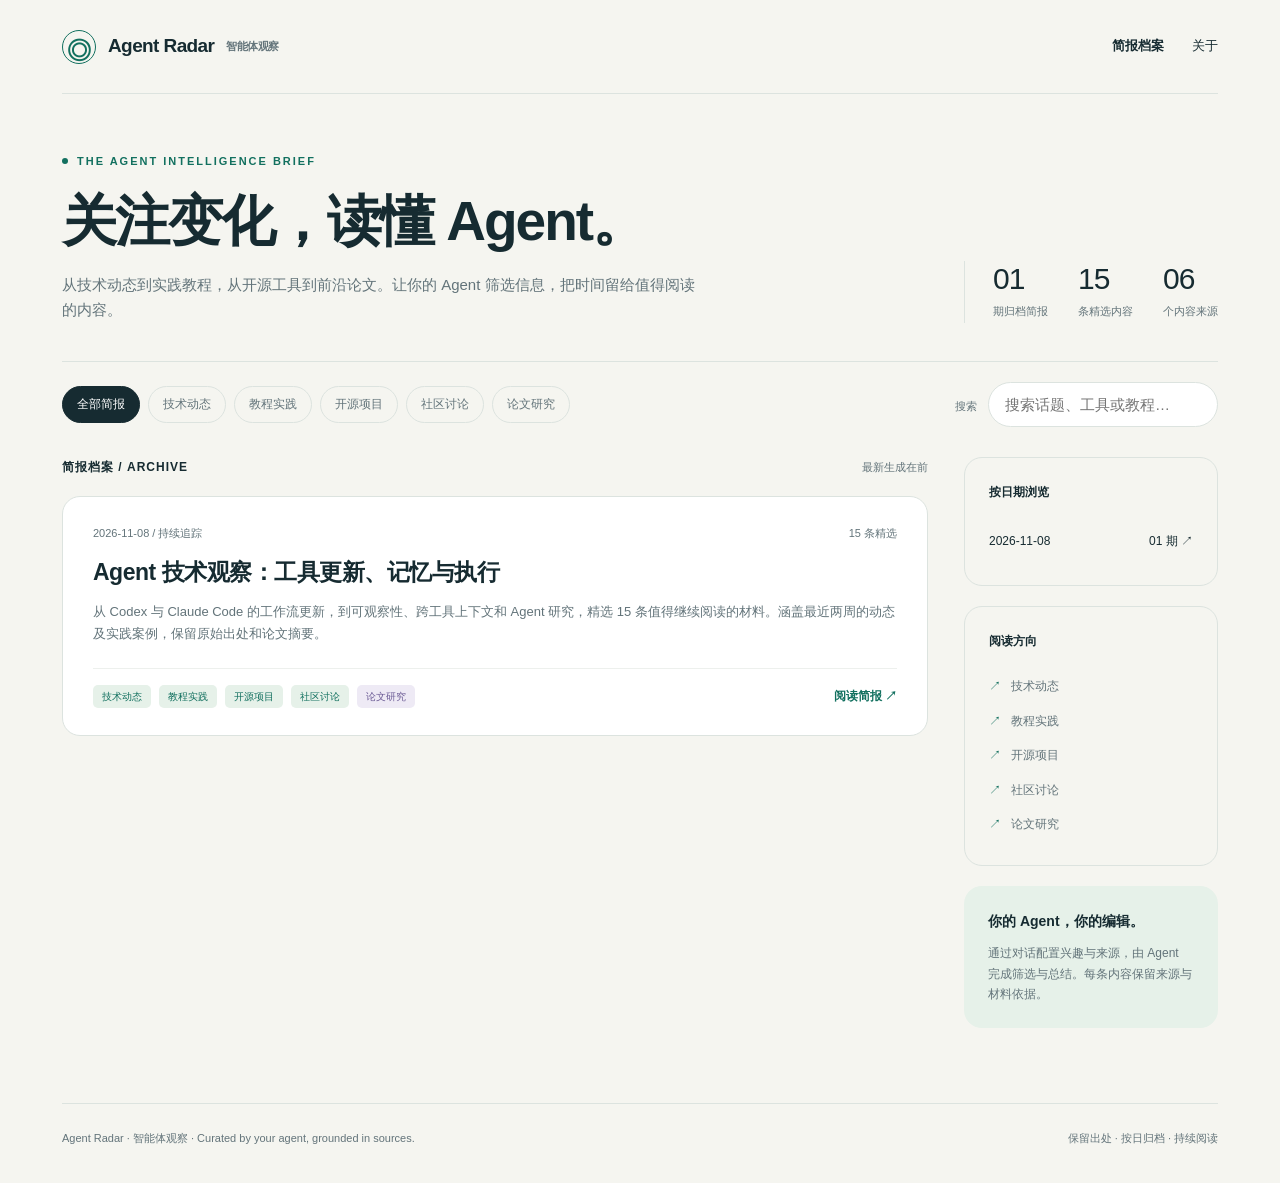
==== docs/index.html @ 9bebcacf "Publish Agent Radar briefing archive" ====
<!doctype html>
<html lang="zh-CN"><head><meta charset="utf-8"><meta name="viewport" content="width=device-width, initial-scale=1">
<title>关注变化，读懂 Agent。 · Agent Radar</title><meta name="description" content="由 Agent 筛选的技术动态、教程、开源项目与论文简报">
<link rel="stylesheet" href="assets/radar.css"><script src="assets/radar.js" defer></script></head>
<body><a class="skip" href="#main">跳到正文</a><div class="wrap"><header class="masthead">
<a class="brand" href="index.html"><span class="mark" aria-hidden="true">◎</span>Agent Radar<span class="small">智能体观察</span></a>
<nav aria-label="主导航"><a href="index.html">简报档案</a><a href="index.html#about">关于</a></nav></header>
<main id="main"><section class="hero"><div><div class="eyebrow"><span class="dot"></span>THE AGENT INTELLIGENCE BRIEF</div><h1>关注变化，读懂 Agent。</h1>
<p>从技术动态到实践教程，从开源工具到前沿论文。让你的 Agent 筛选信息，把时间留给值得阅读的内容。</p></div>
<div class="hero-meta"><div class="stat"><b>01</b><span>期归档简报</span></div><div class="stat"><b>15</b><span>条精选内容</span></div><div class="stat"><b>06</b><span>个内容来源</span></div></div></section>
<div class="toolbar"><div class="pills" role="group" aria-label="筛选分类"><button class="pill active" data-filter="all" aria-pressed="true">全部简报</button><button class="pill" data-filter="技术动态" aria-pressed="false">技术动态</button><button class="pill" data-filter="教程实践" aria-pressed="false">教程实践</button><button class="pill" data-filter="开源项目" aria-pressed="false">开源项目</button><button class="pill" data-filter="社区讨论" aria-pressed="false">社区讨论</button><button class="pill" data-filter="论文研究" aria-pressed="false">论文研究</button></div><label><span class="small">搜索　</span><input class="search" data-search-input type="search" aria-label="搜索简报" placeholder="搜索话题、工具或教程…"></label></div>
<div class="grid"><section aria-label="简报列表"><div class="section-head"><h2>简报档案 / ARCHIVE</h2><span>最新生成在前</span></div><article class="report-card" data-search-text="Agent 技术观察：工具更新、记忆与执行 从 Codex 与 Claude Code 的工作流更新，到可观察性、跨工具上下文和 Agent 研究，精选 15 条值得继续阅读的材料。涵盖最近两周的动态及实践案例，保留原始出处和论文摘要。 0.167.0Codex 0.167.0 增强多会话操作：命令中心显示未读结果，终端支持切换连接的后端并保留草稿，还增加图片附件预览与系统代理选项。发布说明也列出上下文压缩和会话恢复的修复。 anthropics/claude-code · v2.1.317Claude Code v2.1.317 为 Agent SDK 钩子增加失败时阻断动作的选项，并增强云端定时任务的连接器提示。发布说明还列出 MCP 连接、登录刷新及循环唤醒相关修复。 anthropics/claude-code · v2.1.319Claude Code v2.1.319 增加终端 MCP 后台任务：服务器将调用作为任务运行时，客户端可以立即转到后台，并在结束时通知模型。该版本还增加可配置的权限拒绝行为等设置。 anthropics/claude-code · v2.1.318Claude Code v2.1.318 为 mod 的模型分叉提供独立 effort 选项，并显示已保存登录的到期时间。发布说明列出会话恢复、配置锁及后台作业相关修复，适合维护长期运行任务时查阅。 The October inflection point for vibe game developmentSimon Willison 通过四个 HTML/JavaScript 游戏案例讨论 Agent 辅助开发，展示提示、迭代和可运行结果。他将游戏设计视为体验模型能力的试验场；其中模型能力比较属于作者个人经验。 Building a multiplayer game world with autonomous Fable-class models文章转述 Spawn 的自治开发案例：游戏内 Agent 根据玩家请求改变世界，开发 Agent 根据错误、日志和反馈推进修改，并依靠快速回滚和监控维持循环。这是团队自述的极端工程实践，不能直接推广为通用可靠性结论。 datasette-agent 0.5a0Datasette Agent 0.5a0 增加侧边聊天面板，可在数据表或查询页面旁持续交互。作者说明，结合 datasette-apps 后，可以在数据库应用旁通过对话创建和修改应用。 llm 0.37LLM 0.37 更新命令行与 Python 工具，新增配置兼容 OpenAI 端点的命令，并扩展二进制嵌入内容类型。作者也分享了借助模型筛选开源 PR 的维护经验。 Show HN: Sentient, Your Coding Agent Shouldn&#x27;t Be a Black BoxSentient 作者在 HN 介绍本地 Agent 可观察性工具，尝试从内核与日志层观察编码 Agent 的实际动作。作者称当前重点支持 Linux 与 Claude Code，并提供只读取 Agent 日志的使用方式；本简报未独立验证其实现。 Ask HN: How do you manage your AI agents&#x27; context across clients and projects?这篇 Ask HN 帖子征集跨客户端、跨项目管理 Agent 上下文的方法，问题涵盖指令文件、内置记忆、MCP 服务和项目隔离。现有材料是发帖者的问题陈述，不能将其写成社区已经达成的最佳实践。 科技爱好者周刊（第 417 期）：不要让 AI 代表你阮一峰周刊第 417 期以“不要让 AI 代表你”为主题，讨论持续自动尝试可能给现实服务带来的影响，并列出文章与工具。这里概括的是作者观点，其转述实验未在本简报中独立核验。 Enhancing Local and Global Structure in Compressed AI Agent Memory作者研究 Agent 记忆压缩中的局部与全局结构保真，指出保留近邻不一定保留较远记忆间的关系，并提出 LAQ 量化目标。摘要报告其在多个等容量实验中改善全局保真；结果及理论需结合全文核对。 Hard Issue, Weak Model, or Bad Run? Rethinking Failure Prediction for Coding Agents论文质疑编码 Agent 的轨迹失败预测是否真正捕捉运行状态。作者报告，在其 SWE-bench 轨迹分析中，任务难度与模型能力解释了主要预测表现，并呼吁使用重复运行、等预算闭环评测区分失败原因。 SPILLWAY: Separating Target Admission from Sanitization to Defend Tool-Using Agents against Prompt InjectionSPILLWAY 将工具调用目标的准入判断与文本净化分开，利用工具结构化返回中的来源信息建立确定性检查。摘要报告了多组攻击实验中的防御结果；这些结果限定于作者测试设置，不能据此声称消除所有提示注入。 Take It From Here: Evaluating Coding Agents On Project Takeover论文提出 ReqMemBench，评测编码 Agent 从历史交互中恢复需求并接手已有项目的能力。作者报告，在其六组模型与执行框架配置、37 个可验证目标中，完整交付率仍较低，困难同时涉及需求状态恢复与代码实现。" data-categories="技术动态|教程实践|开源项目|社区讨论|论文研究">
<div class="card-top"><span>2026-11-08 <span aria-hidden="true">/</span> 持续追踪</span><span>15 条精选</span></div>
<h3><a href="2026-11-08/20261108T061728Z-6eab8262.html">Agent 技术观察：工具更新、记忆与执行</a></h3><p>从 Codex 与 Claude Code 的工作流更新，到可观察性、跨工具上下文和 Agent 研究，精选 15 条值得继续阅读的材料。涵盖最近两周的动态及实践案例，保留原始出处和论文摘要。</p>
<div class="card-foot"><div class="pills"><span class="tag ">技术动态</span> <span class="tag ">教程实践</span> <span class="tag ">开源项目</span> <span class="tag ">社区讨论</span> <span class="tag paper">论文研究</span></div><a class="read" href="2026-11-08/20261108T061728Z-6eab8262.html">阅读简报 ↗</a></div></article>
<div class="empty" data-empty hidden>暂时没有匹配的公开简报。</div></section>
<aside class="sidebar"><div class="sidebox"><h3>按日期浏览</h3><a class="date-row" href="2026-11-08/index.html"><span>2026-11-08</span><span>01 期 ↗</span></a></div>
<div class="sidebox"><h3>阅读方向</h3><span class="topic">技术动态</span><span class="topic">教程实践</span><span class="topic">开源项目</span><span class="topic">社区讨论</span><span class="topic">论文研究</span></div>
<div class="sidebox callout" id="about"><b>你的 Agent，你的编辑。</b><p>通过对话配置兴趣与来源，由 Agent 完成筛选与总结。每条内容保留来源与材料依据。</p></div></aside></div></main><footer class="footer"><span>Agent Radar · 智能体观察 · Curated by your agent, grounded in sources.</span><span>保留出处 · 按日归档 · 持续阅读</span></footer></div></body></html>
---- docs/assets/radar.css ----
:root{--ink:#162b31;--muted:#63747a;--paper:#f5f5f0;--card:#fff;--line:#dce3df;--accent:#12705f;--accent-soft:#e6f1e9;--purple:#6b5b95;--radius:18px}
*{box-sizing:border-box}body{margin:0;background:var(--paper);color:var(--ink);font-family:Inter,-apple-system,BlinkMacSystemFont,'Segoe UI','Microsoft YaHei',sans-serif;font-size:15px;line-height:1.7}a{color:inherit;text-decoration:none}a:hover{color:var(--accent)}button,input{font:inherit}a:focus-visible,button:focus-visible,input:focus-visible,summary:focus-visible{outline:3px solid #d89d34;outline-offset:4px}[hidden]{display:none!important}
.wrap{max-width:1240px;margin:auto;padding:0 42px}.masthead{display:flex;align-items:center;justify-content:space-between;height:94px;border-bottom:1px solid var(--line)}.brand{display:flex;align-items:center;gap:12px;font-size:19px;font-weight:750;letter-spacing:-.6px}.mark{width:34px;height:34px;border-radius:50%;border:1px solid var(--accent);display:grid;place-items:center;color:var(--accent);font-size:24px}.masthead nav{display:flex;gap:28px;font-size:13px}.masthead nav a:first-child{font-weight:650}.eyebrow{color:var(--accent);font-size:11px;font-weight:750;letter-spacing:2px;text-transform:uppercase;display:flex;align-items:center;gap:9px}.dot{width:6px;height:6px;background:var(--accent);border-radius:50%}.hero{padding:58px 0 38px;display:grid;grid-template-columns:1fr auto;gap:32px;align-items:end}.hero h1{font-size:clamp(32px,4.5vw,55px);line-height:1.2;letter-spacing:-2px;margin:17px 0 18px;font-weight:650}.hero p{max-width:640px;color:var(--muted);margin:0;font-size:15px}.hero-meta{border-left:1px solid var(--line);padding-left:28px;display:flex;gap:30px}.stat b{display:block;font-size:30px;line-height:1.2;font-weight:500;letter-spacing:-1px}.stat span{color:var(--muted);font-size:11px}.toolbar{display:flex;gap:18px;justify-content:space-between;align-items:center;padding:20px 0 30px;border-top:1px solid var(--line)}.pills{display:flex;gap:8px;flex-wrap:wrap}.pill{border:1px solid var(--line);border-radius:100px;padding:7px 14px;background:transparent;color:var(--muted);font-size:12px;cursor:pointer}.pill.active{background:var(--ink);border-color:var(--ink);color:white}.search{border:1px solid var(--line);border-radius:100px;background:#fff;padding:9px 16px;min-width:230px;color:var(--ink)}.grid{display:grid;grid-template-columns:minmax(0,1fr) 254px;gap:36px;align-items:start}.section-head{display:flex;align-items:center;justify-content:space-between;margin:0 0 18px}.section-head h2{font-size:12px;font-weight:650;letter-spacing:1px;margin:0}.section-head span{font-size:11px;color:var(--muted)}.report-card{background:var(--card);border:1px solid var(--line);border-radius:var(--radius);padding:27px 30px;margin-bottom:18px;transition:border-color .15s,transform .15s}.report-card:hover{border-color:#91b6a6;transform:translateY(-2px)}.card-top{display:flex;align-items:center;justify-content:space-between;font-size:11px;color:var(--muted);gap:12px}.tag{display:inline-block;padding:3px 9px;border-radius:5px;font-size:10px;background:var(--accent-soft);color:var(--accent)}.tag.paper{background:#eeeaf5;color:var(--purple)}.report-card h3{font-size:23px;line-height:1.45;letter-spacing:-.5px;margin:14px 0 11px;font-weight:650}.report-card p{margin:0;color:var(--muted);font-size:13px}.card-foot{display:flex;justify-content:space-between;align-items:center;gap:16px;margin-top:23px;border-top:1px solid #edf0ed;padding-top:16px}.small{font-size:11px;color:var(--muted)}.read{color:var(--accent);font-size:12px;font-weight:650;white-space:nowrap}.sidebox{padding:24px;border:1px solid var(--line);border-radius:var(--radius);margin-bottom:20px}.sidebox h3{font-size:12px;margin:0 0 18px}.sidebox p{font-size:12px;color:var(--muted);margin:0}.date-row{display:flex;justify-content:space-between;padding:10px 0;border-bottom:1px solid var(--line);font-size:12px}.date-row:last-child{border:0}.topic{display:block;padding:7px 0;font-size:12px;color:var(--muted)}.topic:before{content:'↗';margin-right:10px;color:var(--accent)}.callout{background:var(--accent-soft);border:0}.callout b{display:block;margin-bottom:9px;font-size:14px}.footer{display:flex;justify-content:space-between;gap:18px;flex-wrap:wrap;margin-top:55px;border-top:1px solid var(--line);padding:25px 0 35px;font-size:11px;color:var(--muted)}.back{font-size:12px;color:var(--accent)}.report-hero{padding:38px 0 32px;border-bottom:1px solid var(--line)}.report-hero h1{font-size:clamp(28px,4vw,42px);line-height:1.35;letter-spacing:-1px;max-width:900px;margin:18px 0}.report-hero .overview{font-size:16px;color:var(--muted);max-width:850px}.report-meta{display:flex;gap:18px;flex-wrap:wrap;margin-top:22px;font-size:11px;color:var(--muted)}.entries{padding:32px 0}.category-title{margin:35px 0 16px;font-size:16px;display:flex;align-items:center;gap:12px}.category-title:after{content:'';height:1px;background:var(--line);flex:1}.entry{background:white;border:1px solid var(--line);border-radius:var(--radius);padding:25px 28px;margin-bottom:16px;scroll-margin-top:20px}.entry-head{display:flex;gap:16px;align-items:baseline}.entry-number{font:12px ui-monospace,monospace;color:var(--accent)}.entry h3{font-size:20px;line-height:1.5;margin:0 0 10px;letter-spacing:-.4px}.entry p{margin:12px 0;font-size:14px;white-space:pre-line}.entry .reason{padding:12px 16px;border-left:2px solid #79a897;background:#f6f9f5;font-size:12px;color:#466058}.entry .reason strong{color:var(--accent);font-weight:600}.entry details{font-size:12px;color:var(--muted);border-top:1px solid var(--line);padding-top:12px;margin-top:17px}.entry summary{cursor:pointer;color:var(--accent)}.entry blockquote{border-left:2px solid var(--line);padding-left:16px;margin:12px 0;white-space:pre-line}.notice{background:#f7eddc;color:#715423;border:1px solid #e7d7b9;padding:14px 18px;border-radius:12px;font-size:12px;margin:20px 0}.empty{padding:40px;border:1px dashed var(--line);border-radius:var(--radius);color:var(--muted);text-align:center}.badge{border:1px solid var(--line);border-radius:4px;padding:1px 6px;margin-left:5px}.skip{position:absolute;top:-50px;background:white;padding:10px}.skip:focus{top:0}
@media(max-width:960px){.wrap{padding:0 26px}.grid{grid-template-columns:1fr 220px;gap:22px}.hero-meta{gap:22px}.report-card{padding:23px}}
@media(max-width:720px){.wrap{padding:0 20px}.masthead{height:76px}.masthead nav{gap:16px;font-size:11px}.hero{padding-top:34px;grid-template-columns:1fr}.hero h1{letter-spacing:-1px}.hero-meta{border-left:0;padding-left:0}.toolbar{align-items:stretch;flex-direction:column}.search{min-width:0;width:100%}.grid{grid-template-columns:1fr}.sidebar{display:none}.report-card h3{font-size:21px}.entry{padding:21px}.entry h3{font-size:18px}.footer{margin-top:32px}.card-foot{align-items:flex-start}}
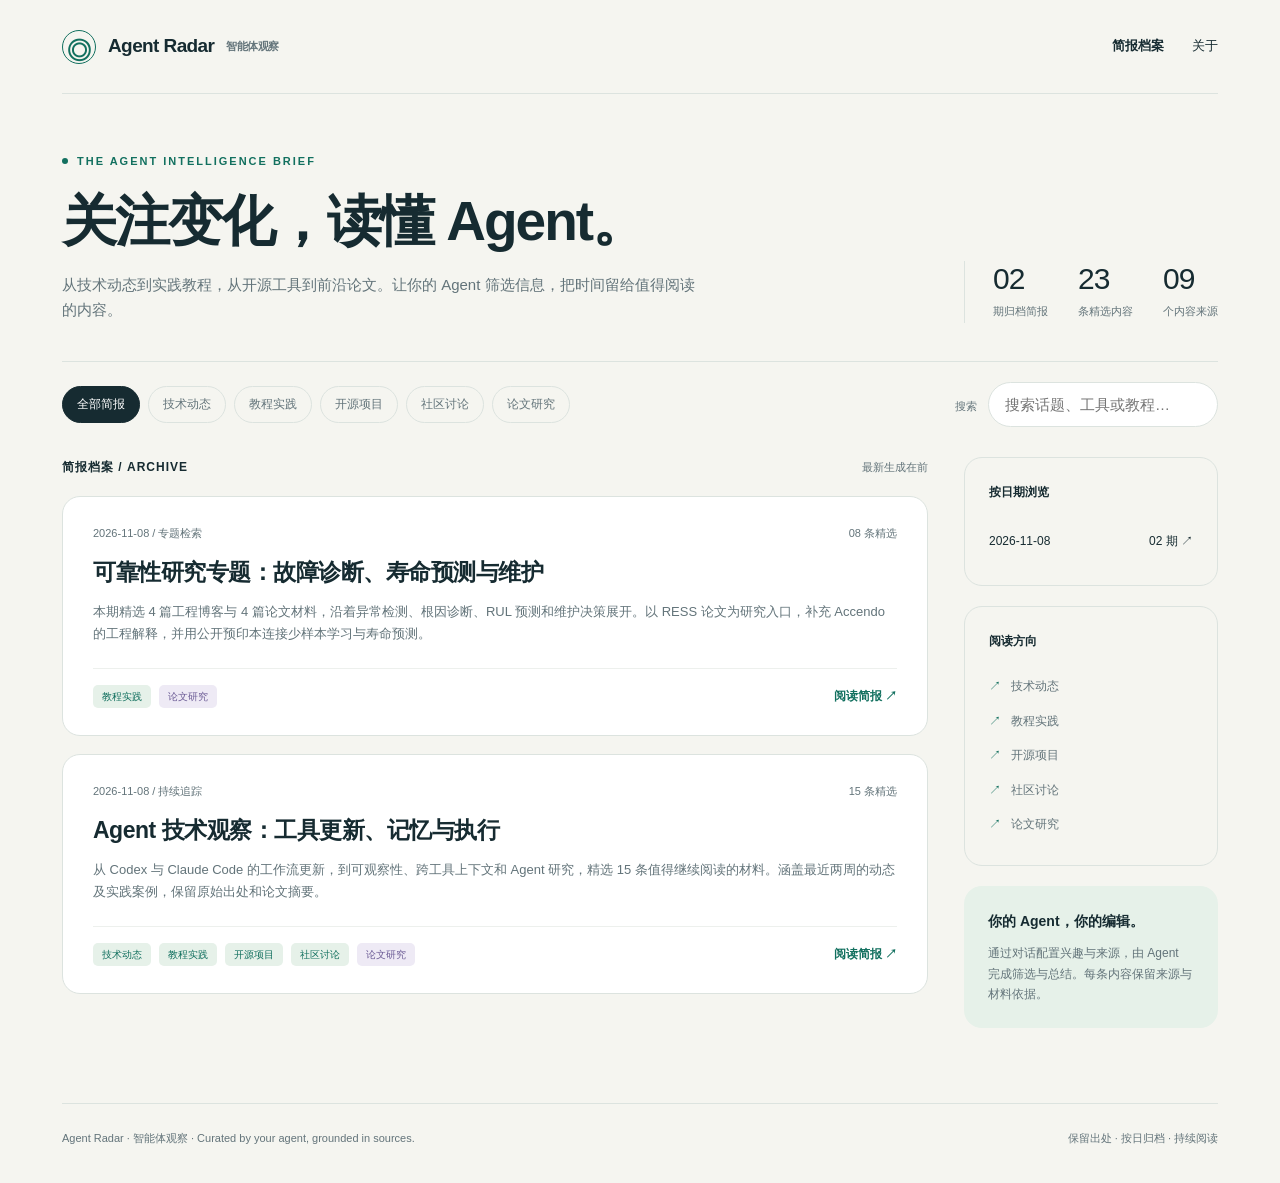
==== commit 6cc17d5d: "Update Agent Radar briefing archive" ====
--- a/docs/index.html
+++ b/docs/index.html
@@ -7,13 +7,16 @@
 <nav aria-label="主导航"><a href="index.html">简报档案</a><a href="index.html#about">关于</a></nav></header>
 <main id="main"><section class="hero"><div><div class="eyebrow"><span class="dot"></span>THE AGENT INTELLIGENCE BRIEF</div><h1>关注变化，读懂 Agent。</h1>
 <p>从技术动态到实践教程，从开源工具到前沿论文。让你的 Agent 筛选信息，把时间留给值得阅读的内容。</p></div>
-<div class="hero-meta"><div class="stat"><b>01</b><span>期归档简报</span></div><div class="stat"><b>15</b><span>条精选内容</span></div><div class="stat"><b>06</b><span>个内容来源</span></div></div></section>
+<div class="hero-meta"><div class="stat"><b>02</b><span>期归档简报</span></div><div class="stat"><b>23</b><span>条精选内容</span></div><div class="stat"><b>09</b><span>个内容来源</span></div></div></section>
 <div class="toolbar"><div class="pills" role="group" aria-label="筛选分类"><button class="pill active" data-filter="all" aria-pressed="true">全部简报</button><button class="pill" data-filter="技术动态" aria-pressed="false">技术动态</button><button class="pill" data-filter="教程实践" aria-pressed="false">教程实践</button><button class="pill" data-filter="开源项目" aria-pressed="false">开源项目</button><button class="pill" data-filter="社区讨论" aria-pressed="false">社区讨论</button><button class="pill" data-filter="论文研究" aria-pressed="false">论文研究</button></div><label><span class="small">搜索　</span><input class="search" data-search-input type="search" aria-label="搜索简报" placeholder="搜索话题、工具或教程…"></label></div>
-<div class="grid"><section aria-label="简报列表"><div class="section-head"><h2>简报档案 / ARCHIVE</h2><span>最新生成在前</span></div><article class="report-card" data-search-text="Agent 技术观察：工具更新、记忆与执行 从 Codex 与 Claude Code 的工作流更新，到可观察性、跨工具上下文和 Agent 研究，精选 15 条值得继续阅读的材料。涵盖最近两周的动态及实践案例，保留原始出处和论文摘要。 0.167.0Codex 0.167.0 增强多会话操作：命令中心显示未读结果，终端支持切换连接的后端并保留草稿，还增加图片附件预览与系统代理选项。发布说明也列出上下文压缩和会话恢复的修复。 anthropics/claude-code · v2.1.317Claude Code v2.1.317 为 Agent SDK 钩子增加失败时阻断动作的选项，并增强云端定时任务的连接器提示。发布说明还列出 MCP 连接、登录刷新及循环唤醒相关修复。 anthropics/claude-code · v2.1.319Claude Code v2.1.319 增加终端 MCP 后台任务：服务器将调用作为任务运行时，客户端可以立即转到后台，并在结束时通知模型。该版本还增加可配置的权限拒绝行为等设置。 anthropics/claude-code · v2.1.318Claude Code v2.1.318 为 mod 的模型分叉提供独立 effort 选项，并显示已保存登录的到期时间。发布说明列出会话恢复、配置锁及后台作业相关修复，适合维护长期运行任务时查阅。 The October inflection point for vibe game developmentSimon Willison 通过四个 HTML/JavaScript 游戏案例讨论 Agent 辅助开发，展示提示、迭代和可运行结果。他将游戏设计视为体验模型能力的试验场；其中模型能力比较属于作者个人经验。 Building a multiplayer game world with autonomous Fable-class models文章转述 Spawn 的自治开发案例：游戏内 Agent 根据玩家请求改变世界，开发 Agent 根据错误、日志和反馈推进修改，并依靠快速回滚和监控维持循环。这是团队自述的极端工程实践，不能直接推广为通用可靠性结论。 datasette-agent 0.5a0Datasette Agent 0.5a0 增加侧边聊天面板，可在数据表或查询页面旁持续交互。作者说明，结合 datasette-apps 后，可以在数据库应用旁通过对话创建和修改应用。 llm 0.37LLM 0.37 更新命令行与 Python 工具，新增配置兼容 OpenAI 端点的命令，并扩展二进制嵌入内容类型。作者也分享了借助模型筛选开源 PR 的维护经验。 Show HN: Sentient, Your Coding Agent Shouldn&#x27;t Be a Black BoxSentient 作者在 HN 介绍本地 Agent 可观察性工具，尝试从内核与日志层观察编码 Agent 的实际动作。作者称当前重点支持 Linux 与 Claude Code，并提供只读取 Agent 日志的使用方式；本简报未独立验证其实现。 Ask HN: How do you manage your AI agents&#x27; context across clients and projects?这篇 Ask HN 帖子征集跨客户端、跨项目管理 Agent 上下文的方法，问题涵盖指令文件、内置记忆、MCP 服务和项目隔离。现有材料是发帖者的问题陈述，不能将其写成社区已经达成的最佳实践。 科技爱好者周刊（第 417 期）：不要让 AI 代表你阮一峰周刊第 417 期以“不要让 AI 代表你”为主题，讨论持续自动尝试可能给现实服务带来的影响，并列出文章与工具。这里概括的是作者观点，其转述实验未在本简报中独立核验。 Enhancing Local and Global Structure in Compressed AI Agent Memory作者研究 Agent 记忆压缩中的局部与全局结构保真，指出保留近邻不一定保留较远记忆间的关系，并提出 LAQ 量化目标。摘要报告其在多个等容量实验中改善全局保真；结果及理论需结合全文核对。 Hard Issue, Weak Model, or Bad Run? Rethinking Failure Prediction for Coding Agents论文质疑编码 Agent 的轨迹失败预测是否真正捕捉运行状态。作者报告，在其 SWE-bench 轨迹分析中，任务难度与模型能力解释了主要预测表现，并呼吁使用重复运行、等预算闭环评测区分失败原因。 SPILLWAY: Separating Target Admission from Sanitization to Defend Tool-Using Agents against Prompt InjectionSPILLWAY 将工具调用目标的准入判断与文本净化分开，利用工具结构化返回中的来源信息建立确定性检查。摘要报告了多组攻击实验中的防御结果；这些结果限定于作者测试设置，不能据此声称消除所有提示注入。 Take It From Here: Evaluating Coding Agents On Project Takeover论文提出 ReqMemBench，评测编码 Agent 从历史交互中恢复需求并接手已有项目的能力。作者报告，在其六组模型与执行框架配置、37 个可验证目标中，完整交付率仍较低，困难同时涉及需求状态恢复与代码实现。" data-categories="技术动态|教程实践|开源项目|社区讨论|论文研究">
+<div class="grid"><section aria-label="简报列表"><div class="section-head"><h2>简报档案 / ARCHIVE</h2><span>最新生成在前</span></div><article class="report-card" data-search-text="可靠性研究专题：故障诊断、寿命预测与维护 本期精选 4 篇工程博客与 4 篇论文材料，沿着异常检测、根因诊断、RUL 预测和维护决策展开。以 RESS 论文为研究入口，补充 Accendo 的工程解释，并用公开预印本连接少样本学习与寿命预测。 Understanding Remaining Useful Life (RUL) with the P-F Curve2023 年基础教程。文章用 P–F 曲线解释潜在故障、功能失效和 RUL：RUL 从当前观测时刻算到功能失效，只有在潜在故障点观测时才等于 P–F 间隔。作者进一步将历史工况与退化差异对应到 RUL 分布，说明单一预测值会隐藏不确定性。适合作为概念入口；文中关于不确定性随数据增加而降低的描述不应视为对所有模型和工况的保证。 Understanding Anomaly Detection (AD) with the P-F Curve2023 年基础教程。文章强调异常检测必须在可比较的工况下设置阈值，趋势变化本身不一定代表故障；阈值应结合历史表现、监测技术、失效机理和运行条件。对于疲劳、热循环等累积机制，作者讨论累计越限信息，而非仅凭单点超限报警。它提供的是工程解释框架，不能替代具体设备的阈值校准与验证。 Is your Data Good Enough for Machine Learning-Based Predictive Maintenance (PdM)?2023 年基础教程。作者按状态数据、在线数据流、历史失效记录和故障标签，区分 RUL 预测、异常检测和故障类型诊断的数据需求。阅读重点是先定义可靠性目标，再判断现有数据能支撑哪一种任务；只有正常运行数据时，不能轻易承诺准确的寿命预测。文中的数据量经验规则属于作者建议，不是通用样本复杂度定理。 Only at Scheduled On-Condition Tasks2023 年维护策略文章。作者提醒，不应因传感器便宜或 AI 流行，就给所有设备部署预测性维护；应先依据设备关键性、失效后果和可监测性选择运行至失效、预防维护或状态维护。文章将 IoT 与分析工具放回 RCM 决策框架中，强调工具投入应服务于停机风险、可用度和成本目标。 A production rule system based framework for fault root cause tracing of complex equipment driven by joint inference of fault knowledge and operational informationRESS 2026 年 10 月卷期，DOI：10.1016/j.ress.2026.112408。作者把故障传播知识整理为分层产生式规则，以运行数据中的异常变量启动推理，逐层追溯部件故障原因，再通过多准则决策对候选根因排序。摘要报告在海上风机传动链上进行了对比验证。该方法适合研究知识与传感数据如何联合诊断；本次未核读全文，未复核指标、消融及推广能力。 Multivariate degradation modeling with long-term dependency for operational reliability assessmentRESS 2026 年 8 月卷期，DOI：10.1016/j.ress.2026.112496。研究结合分数布朗运动、个体差异和 D-vine Copula，把多个退化特征对应的边际 RUL 分布融合成系统层面的可靠性评估。作者以航空机电伺服电机验证，报告条件失效概率和分阶段可靠性曲线可为状态维修提供信息。适合关注相关退化、长期依赖和不确定性建模；摘要未给出可直接外推的工程收益。 Maintenance planning for nonlinearly degrading systems: a reliability-constrained non-periodic inspection strategyRESS 2026 年 11 月卷期，DOI：10.1016/j.ress.2026.112637。针对退化逐渐加速的系统，作者研究带可靠性约束的非周期检查策略，在无限时域 MDP 中联合考虑清洗、预防更换和故障更换，以最小化折扣总成本。数值案例报告其成本低于所比较的基线，且可靠性要求显著影响检查策略。这里的证据是模型分析和数值案例，不能直接当作现场节省比例。 PEFT-MuTS: A Multivariate Parameter-Efficient Fine-Tuning Framework for Remaining Useful Life Prediction based on Cross-domain Time Series Representation Model作者公开预印本，2026-01-30 首次提交、2026-08-14 更新为 v2；本条依据 arXiv 摘要，不等同于 RESS 期刊终稿。PEFT-MuTS 利用跨领域时间序列预训练表示，通过特征适配、低秩多变量融合和零初始化回归器进行少样本 RUL 预测。作者报告在航空发动机、工业轴承数据上使用少于 1% 的目标设备样本仍有效，并提供代码。阅读时应进一步核查数据切分、少样本定义和跨设备迁移设置。" data-categories="教程实践|论文研究">
+<div class="card-top"><span>2026-11-08 <span aria-hidden="true">/</span> 专题检索</span><span>08 条精选</span></div>
+<h3><a href="2026-11-08/20261108T153917Z-9042a855.html">可靠性研究专题：故障诊断、寿命预测与维护</a></h3><p>本期精选 4 篇工程博客与 4 篇论文材料，沿着异常检测、根因诊断、RUL 预测和维护决策展开。以 RESS 论文为研究入口，补充 Accendo 的工程解释，并用公开预印本连接少样本学习与寿命预测。</p>
+<div class="card-foot"><div class="pills"><span class="tag ">教程实践</span> <span class="tag paper">论文研究</span></div><a class="read" href="2026-11-08/20261108T153917Z-9042a855.html">阅读简报 ↗</a></div></article><article class="report-card" data-search-text="Agent 技术观察：工具更新、记忆与执行 从 Codex 与 Claude Code 的工作流更新，到可观察性、跨工具上下文和 Agent 研究，精选 15 条值得继续阅读的材料。涵盖最近两周的动态及实践案例，保留原始出处和论文摘要。 0.167.0Codex 0.167.0 增强多会话操作：命令中心显示未读结果，终端支持切换连接的后端并保留草稿，还增加图片附件预览与系统代理选项。发布说明也列出上下文压缩和会话恢复的修复。 anthropics/claude-code · v2.1.317Claude Code v2.1.317 为 Agent SDK 钩子增加失败时阻断动作的选项，并增强云端定时任务的连接器提示。发布说明还列出 MCP 连接、登录刷新及循环唤醒相关修复。 anthropics/claude-code · v2.1.319Claude Code v2.1.319 增加终端 MCP 后台任务：服务器将调用作为任务运行时，客户端可以立即转到后台，并在结束时通知模型。该版本还增加可配置的权限拒绝行为等设置。 anthropics/claude-code · v2.1.318Claude Code v2.1.318 为 mod 的模型分叉提供独立 effort 选项，并显示已保存登录的到期时间。发布说明列出会话恢复、配置锁及后台作业相关修复，适合维护长期运行任务时查阅。 The October inflection point for vibe game developmentSimon Willison 通过四个 HTML/JavaScript 游戏案例讨论 Agent 辅助开发，展示提示、迭代和可运行结果。他将游戏设计视为体验模型能力的试验场；其中模型能力比较属于作者个人经验。 Building a multiplayer game world with autonomous Fable-class models文章转述 Spawn 的自治开发案例：游戏内 Agent 根据玩家请求改变世界，开发 Agent 根据错误、日志和反馈推进修改，并依靠快速回滚和监控维持循环。这是团队自述的极端工程实践，不能直接推广为通用可靠性结论。 datasette-agent 0.5a0Datasette Agent 0.5a0 增加侧边聊天面板，可在数据表或查询页面旁持续交互。作者说明，结合 datasette-apps 后，可以在数据库应用旁通过对话创建和修改应用。 llm 0.37LLM 0.37 更新命令行与 Python 工具，新增配置兼容 OpenAI 端点的命令，并扩展二进制嵌入内容类型。作者也分享了借助模型筛选开源 PR 的维护经验。 Show HN: Sentient, Your Coding Agent Shouldn&#x27;t Be a Black BoxSentient 作者在 HN 介绍本地 Agent 可观察性工具，尝试从内核与日志层观察编码 Agent 的实际动作。作者称当前重点支持 Linux 与 Claude Code，并提供只读取 Agent 日志的使用方式；本简报未独立验证其实现。 Ask HN: How do you manage your AI agents&#x27; context across clients and projects?这篇 Ask HN 帖子征集跨客户端、跨项目管理 Agent 上下文的方法，问题涵盖指令文件、内置记忆、MCP 服务和项目隔离。现有材料是发帖者的问题陈述，不能将其写成社区已经达成的最佳实践。 科技爱好者周刊（第 417 期）：不要让 AI 代表你阮一峰周刊第 417 期以“不要让 AI 代表你”为主题，讨论持续自动尝试可能给现实服务带来的影响，并列出文章与工具。这里概括的是作者观点，其转述实验未在本简报中独立核验。 Enhancing Local and Global Structure in Compressed AI Agent Memory作者研究 Agent 记忆压缩中的局部与全局结构保真，指出保留近邻不一定保留较远记忆间的关系，并提出 LAQ 量化目标。摘要报告其在多个等容量实验中改善全局保真；结果及理论需结合全文核对。 Hard Issue, Weak Model, or Bad Run? Rethinking Failure Prediction for Coding Agents论文质疑编码 Agent 的轨迹失败预测是否真正捕捉运行状态。作者报告，在其 SWE-bench 轨迹分析中，任务难度与模型能力解释了主要预测表现，并呼吁使用重复运行、等预算闭环评测区分失败原因。 SPILLWAY: Separating Target Admission from Sanitization to Defend Tool-Using Agents against Prompt InjectionSPILLWAY 将工具调用目标的准入判断与文本净化分开，利用工具结构化返回中的来源信息建立确定性检查。摘要报告了多组攻击实验中的防御结果；这些结果限定于作者测试设置，不能据此声称消除所有提示注入。 Take It From Here: Evaluating Coding Agents On Project Takeover论文提出 ReqMemBench，评测编码 Agent 从历史交互中恢复需求并接手已有项目的能力。作者报告，在其六组模型与执行框架配置、37 个可验证目标中，完整交付率仍较低，困难同时涉及需求状态恢复与代码实现。" data-categories="技术动态|教程实践|开源项目|社区讨论|论文研究">
 <div class="card-top"><span>2026-11-08 <span aria-hidden="true">/</span> 持续追踪</span><span>15 条精选</span></div>
 <h3><a href="2026-11-08/20261108T061728Z-6eab8262.html">Agent 技术观察：工具更新、记忆与执行</a></h3><p>从 Codex 与 Claude Code 的工作流更新，到可观察性、跨工具上下文和 Agent 研究，精选 15 条值得继续阅读的材料。涵盖最近两周的动态及实践案例，保留原始出处和论文摘要。</p>
 <div class="card-foot"><div class="pills"><span class="tag ">技术动态</span> <span class="tag ">教程实践</span> <span class="tag ">开源项目</span> <span class="tag ">社区讨论</span> <span class="tag paper">论文研究</span></div><a class="read" href="2026-11-08/20261108T061728Z-6eab8262.html">阅读简报 ↗</a></div></article>
 <div class="empty" data-empty hidden>暂时没有匹配的公开简报。</div></section>
-<aside class="sidebar"><div class="sidebox"><h3>按日期浏览</h3><a class="date-row" href="2026-11-08/index.html"><span>2026-11-08</span><span>01 期 ↗</span></a></div>
+<aside class="sidebar"><div class="sidebox"><h3>按日期浏览</h3><a class="date-row" href="2026-11-08/index.html"><span>2026-11-08</span><span>02 期 ↗</span></a></div>
 <div class="sidebox"><h3>阅读方向</h3><span class="topic">技术动态</span><span class="topic">教程实践</span><span class="topic">开源项目</span><span class="topic">社区讨论</span><span class="topic">论文研究</span></div>
 <div class="sidebox callout" id="about"><b>你的 Agent，你的编辑。</b><p>通过对话配置兴趣与来源，由 Agent 完成筛选与总结。每条内容保留来源与材料依据。</p></div></aside></div></main><footer class="footer"><span>Agent Radar · 智能体观察 · Curated by your agent, grounded in sources.</span><span>保留出处 · 按日归档 · 持续阅读</span></footer></div></body></html>
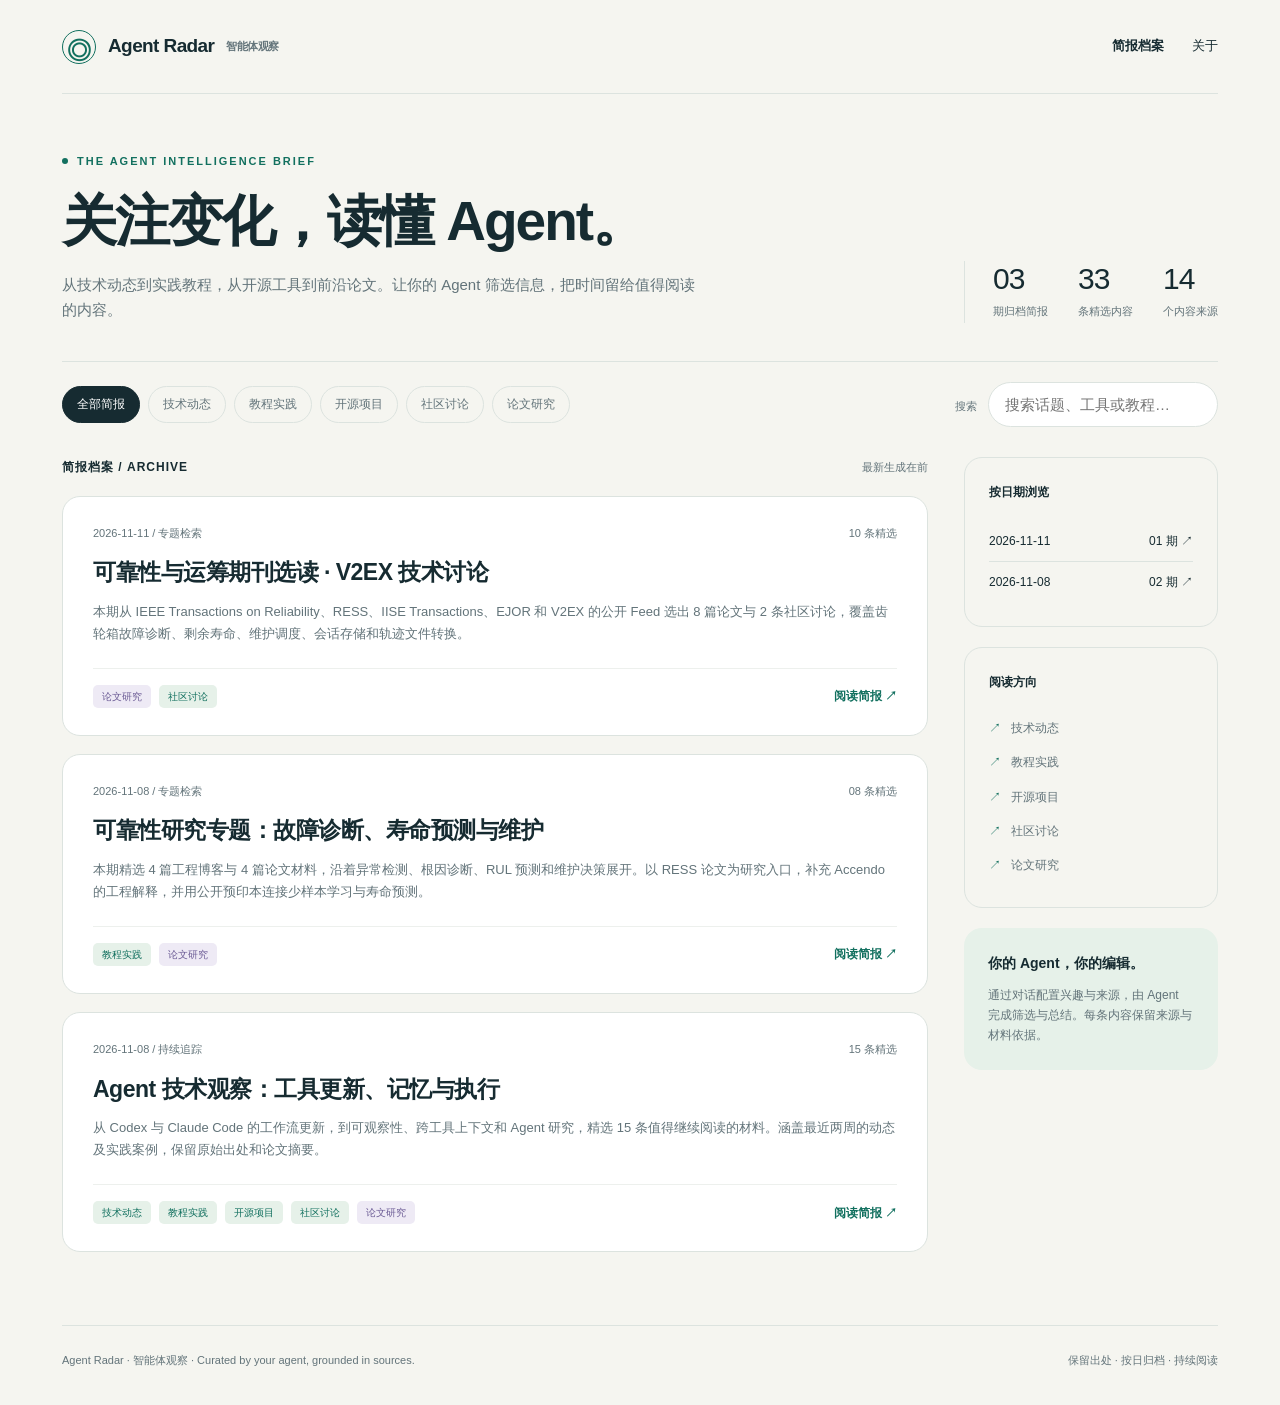
==== commit c1f900ad: "Update Agent Radar briefing archive" ====
--- a/docs/index.html
+++ b/docs/index.html
@@ -7,9 +7,12 @@
 <nav aria-label="主导航"><a href="index.html">简报档案</a><a href="index.html#about">关于</a></nav></header>
 <main id="main"><section class="hero"><div><div class="eyebrow"><span class="dot"></span>THE AGENT INTELLIGENCE BRIEF</div><h1>关注变化，读懂 Agent。</h1>
 <p>从技术动态到实践教程，从开源工具到前沿论文。让你的 Agent 筛选信息，把时间留给值得阅读的内容。</p></div>
-<div class="hero-meta"><div class="stat"><b>02</b><span>期归档简报</span></div><div class="stat"><b>23</b><span>条精选内容</span></div><div class="stat"><b>09</b><span>个内容来源</span></div></div></section>
+<div class="hero-meta"><div class="stat"><b>03</b><span>期归档简报</span></div><div class="stat"><b>33</b><span>条精选内容</span></div><div class="stat"><b>14</b><span>个内容来源</span></div></div></section>
 <div class="toolbar"><div class="pills" role="group" aria-label="筛选分类"><button class="pill active" data-filter="all" aria-pressed="true">全部简报</button><button class="pill" data-filter="技术动态" aria-pressed="false">技术动态</button><button class="pill" data-filter="教程实践" aria-pressed="false">教程实践</button><button class="pill" data-filter="开源项目" aria-pressed="false">开源项目</button><button class="pill" data-filter="社区讨论" aria-pressed="false">社区讨论</button><button class="pill" data-filter="论文研究" aria-pressed="false">论文研究</button></div><label><span class="small">搜索　</span><input class="search" data-search-input type="search" aria-label="搜索简报" placeholder="搜索话题、工具或教程…"></label></div>
-<div class="grid"><section aria-label="简报列表"><div class="section-head"><h2>简报档案 / ARCHIVE</h2><span>最新生成在前</span></div><article class="report-card" data-search-text="可靠性研究专题：故障诊断、寿命预测与维护 本期精选 4 篇工程博客与 4 篇论文材料，沿着异常检测、根因诊断、RUL 预测和维护决策展开。以 RESS 论文为研究入口，补充 Accendo 的工程解释，并用公开预印本连接少样本学习与寿命预测。 Understanding Remaining Useful Life (RUL) with the P-F Curve2023 年基础教程。文章用 P–F 曲线解释潜在故障、功能失效和 RUL：RUL 从当前观测时刻算到功能失效，只有在潜在故障点观测时才等于 P–F 间隔。作者进一步将历史工况与退化差异对应到 RUL 分布，说明单一预测值会隐藏不确定性。适合作为概念入口；文中关于不确定性随数据增加而降低的描述不应视为对所有模型和工况的保证。 Understanding Anomaly Detection (AD) with the P-F Curve2023 年基础教程。文章强调异常检测必须在可比较的工况下设置阈值，趋势变化本身不一定代表故障；阈值应结合历史表现、监测技术、失效机理和运行条件。对于疲劳、热循环等累积机制，作者讨论累计越限信息，而非仅凭单点超限报警。它提供的是工程解释框架，不能替代具体设备的阈值校准与验证。 Is your Data Good Enough for Machine Learning-Based Predictive Maintenance (PdM)?2023 年基础教程。作者按状态数据、在线数据流、历史失效记录和故障标签，区分 RUL 预测、异常检测和故障类型诊断的数据需求。阅读重点是先定义可靠性目标，再判断现有数据能支撑哪一种任务；只有正常运行数据时，不能轻易承诺准确的寿命预测。文中的数据量经验规则属于作者建议，不是通用样本复杂度定理。 Only at Scheduled On-Condition Tasks2023 年维护策略文章。作者提醒，不应因传感器便宜或 AI 流行，就给所有设备部署预测性维护；应先依据设备关键性、失效后果和可监测性选择运行至失效、预防维护或状态维护。文章将 IoT 与分析工具放回 RCM 决策框架中，强调工具投入应服务于停机风险、可用度和成本目标。 A production rule system based framework for fault root cause tracing of complex equipment driven by joint inference of fault knowledge and operational informationRESS 2026 年 10 月卷期，DOI：10.1016/j.ress.2026.112408。作者把故障传播知识整理为分层产生式规则，以运行数据中的异常变量启动推理，逐层追溯部件故障原因，再通过多准则决策对候选根因排序。摘要报告在海上风机传动链上进行了对比验证。该方法适合研究知识与传感数据如何联合诊断；本次未核读全文，未复核指标、消融及推广能力。 Multivariate degradation modeling with long-term dependency for operational reliability assessmentRESS 2026 年 8 月卷期，DOI：10.1016/j.ress.2026.112496。研究结合分数布朗运动、个体差异和 D-vine Copula，把多个退化特征对应的边际 RUL 分布融合成系统层面的可靠性评估。作者以航空机电伺服电机验证，报告条件失效概率和分阶段可靠性曲线可为状态维修提供信息。适合关注相关退化、长期依赖和不确定性建模；摘要未给出可直接外推的工程收益。 Maintenance planning for nonlinearly degrading systems: a reliability-constrained non-periodic inspection strategyRESS 2026 年 11 月卷期，DOI：10.1016/j.ress.2026.112637。针对退化逐渐加速的系统，作者研究带可靠性约束的非周期检查策略，在无限时域 MDP 中联合考虑清洗、预防更换和故障更换，以最小化折扣总成本。数值案例报告其成本低于所比较的基线，且可靠性要求显著影响检查策略。这里的证据是模型分析和数值案例，不能直接当作现场节省比例。 PEFT-MuTS: A Multivariate Parameter-Efficient Fine-Tuning Framework for Remaining Useful Life Prediction based on Cross-domain Time Series Representation Model作者公开预印本，2026-01-30 首次提交、2026-08-14 更新为 v2；本条依据 arXiv 摘要，不等同于 RESS 期刊终稿。PEFT-MuTS 利用跨领域时间序列预训练表示，通过特征适配、低秩多变量融合和零初始化回归器进行少样本 RUL 预测。作者报告在航空发动机、工业轴承数据上使用少于 1% 的目标设备样本仍有效，并提供代码。阅读时应进一步核查数据切分、少样本定义和跨设备迁移设置。" data-categories="教程实践|论文研究">
+<div class="grid"><section aria-label="简报列表"><div class="section-head"><h2>简报档案 / ARCHIVE</h2><span>最新生成在前</span></div><article class="report-card" data-search-text="可靠性与运筹期刊选读 · V2EX 技术讨论 本期从 IEEE Transactions on Reliability、RESS、IISE Transactions、EJOR 和 V2EX 的公开 Feed 选出 8 篇论文与 2 条社区讨论，覆盖齿轮箱故障诊断、剩余寿命、维护调度、会话存储和轨迹文件转换。 Predict-Simulate-Decide: An Interpretable Closed-Loop Framework for Uncertainty-Aware Predictive Maintenance of Turbofan Engines作者用概率 Transformer 估计涡扇发动机的剩余寿命及其不确定性，用传感器数据提取退化指标，再让强化学习策略在继续运行、不同级别的维护和计划停机之间选择。作者在受控压力测试中观察到，即使寿命点预测相同，预测不确定性也会改变维护动作。 Explainable Spectral Graph Wavelet Packet Network for Gearbox Intelligent Fault Diagnosis作者用谱图小波包分解齿轮箱的多传感器信号，自适应突出与故障有关的谐波，并在三套实测数据上评估方法。摘要报告了变工况和噪声下的表现，并讨论了提取特征的工程含义。 An overlap-aware rectification deep neural network with dual-branch architecture for gearbox open-set fault diagnosis题名显示，论文面向齿轮箱开放集故障诊断，提出考虑类别重叠的双分支网络。RSS 提供题名、作者和卷期信息，实验设置及结果需查阅原文。 A novel data-model dual-driven implicit remaining useful life prediction method for reusable thin-walled structures题名显示，论文把数据和模型结合起来，研究可复用薄壁结构的剩余寿命预测。RSS 提供题名、作者和卷期信息，模型细节及验证数据需查阅原文。 Fault root cause tracing in complex mechanical systems via probabilistic logic and reinforcement learning作者把机械系统的故障根因排查建模为序贯决策，用马尔可夫逻辑网络结合历史故障数据与 FMEA 专家知识，再用强化学习选择检查顺序。作者报告了仿真实验和港作拖轮发动机启动空气系统的案例结果。 Optimal maintenance scheduling and vessel routing in offshore wind farms: A tailored column generation approach研究联合安排海上风机的维修任务和服务船航线，纳入天气时间窗、不同维修类型、异构船队和技术人员跨船接送。作者将问题改写成基于航线的集合划分模型，并用列生成法求解。 Cost allocation in collaborative maintenance clustering with common set-up costs: A cooperative game theory approach题名显示，论文研究多个维护方将任务合并执行、共享准备成本后的费用分摊，采用合作博弈方法。ScienceDirect 目录文字注明 2026 年 10 月 30 日在线发布。 Resilient Drone-enabled Logistics: Integrating Truck-and-Drone Planning with Disruption Response题名显示，论文把卡车与无人机协同配送规划和中断响应放在同一问题中。ScienceDirect 目录文字注明 2026 年 11 月 6 日在线发布。 [分享创造] 写了一个可以清理 claude code 和 codex 会话存储的工具: cc-clean作者分享了 cc-clean，用来精简 Claude Code 和 Codex 的本地会话存储。帖子列出了工具会处理的内嵌图片、命令输出和缓存，并描述了保留会话恢复能力的设计目标。 [分享创造] 做了一个纯浏览器端的 GPS 轨迹文件转换工具： FIT / GPX / TCX / KML 互转，文件不上传服务器作者介绍了一个在浏览器本地转换 GPS 轨迹的工具，支持 FIT、GPX、TCX 等格式，提供轨迹预览以及部分格式的合并、拆分。作者称解析和转换都在浏览器内完成。" data-categories="论文研究|社区讨论">
+<div class="card-top"><span>2026-11-11 <span aria-hidden="true">/</span> 专题检索</span><span>10 条精选</span></div>
+<h3><a href="2026-11-11/20261111T005517Z-82b814ab.html">可靠性与运筹期刊选读 · V2EX 技术讨论</a></h3><p>本期从 IEEE Transactions on Reliability、RESS、IISE Transactions、EJOR 和 V2EX 的公开 Feed 选出 8 篇论文与 2 条社区讨论，覆盖齿轮箱故障诊断、剩余寿命、维护调度、会话存储和轨迹文件转换。</p>
+<div class="card-foot"><div class="pills"><span class="tag paper">论文研究</span> <span class="tag ">社区讨论</span></div><a class="read" href="2026-11-11/20261111T005517Z-82b814ab.html">阅读简报 ↗</a></div></article><article class="report-card" data-search-text="可靠性研究专题：故障诊断、寿命预测与维护 本期精选 4 篇工程博客与 4 篇论文材料，沿着异常检测、根因诊断、RUL 预测和维护决策展开。以 RESS 论文为研究入口，补充 Accendo 的工程解释，并用公开预印本连接少样本学习与寿命预测。 Understanding Remaining Useful Life (RUL) with the P-F Curve2023 年基础教程。文章用 P–F 曲线解释潜在故障、功能失效和 RUL：RUL 从当前观测时刻算到功能失效，只有在潜在故障点观测时才等于 P–F 间隔。作者进一步将历史工况与退化差异对应到 RUL 分布，说明单一预测值会隐藏不确定性。适合作为概念入口；文中关于不确定性随数据增加而降低的描述不应视为对所有模型和工况的保证。 Understanding Anomaly Detection (AD) with the P-F Curve2023 年基础教程。文章强调异常检测必须在可比较的工况下设置阈值，趋势变化本身不一定代表故障；阈值应结合历史表现、监测技术、失效机理和运行条件。对于疲劳、热循环等累积机制，作者讨论累计越限信息，而非仅凭单点超限报警。它提供的是工程解释框架，不能替代具体设备的阈值校准与验证。 Is your Data Good Enough for Machine Learning-Based Predictive Maintenance (PdM)?2023 年基础教程。作者按状态数据、在线数据流、历史失效记录和故障标签，区分 RUL 预测、异常检测和故障类型诊断的数据需求。阅读重点是先定义可靠性目标，再判断现有数据能支撑哪一种任务；只有正常运行数据时，不能轻易承诺准确的寿命预测。文中的数据量经验规则属于作者建议，不是通用样本复杂度定理。 Only at Scheduled On-Condition Tasks2023 年维护策略文章。作者提醒，不应因传感器便宜或 AI 流行，就给所有设备部署预测性维护；应先依据设备关键性、失效后果和可监测性选择运行至失效、预防维护或状态维护。文章将 IoT 与分析工具放回 RCM 决策框架中，强调工具投入应服务于停机风险、可用度和成本目标。 A production rule system based framework for fault root cause tracing of complex equipment driven by joint inference of fault knowledge and operational informationRESS 2026 年 10 月卷期，DOI：10.1016/j.ress.2026.112408。作者把故障传播知识整理为分层产生式规则，以运行数据中的异常变量启动推理，逐层追溯部件故障原因，再通过多准则决策对候选根因排序。摘要报告在海上风机传动链上进行了对比验证。该方法适合研究知识与传感数据如何联合诊断；本次未核读全文，未复核指标、消融及推广能力。 Multivariate degradation modeling with long-term dependency for operational reliability assessmentRESS 2026 年 8 月卷期，DOI：10.1016/j.ress.2026.112496。研究结合分数布朗运动、个体差异和 D-vine Copula，把多个退化特征对应的边际 RUL 分布融合成系统层面的可靠性评估。作者以航空机电伺服电机验证，报告条件失效概率和分阶段可靠性曲线可为状态维修提供信息。适合关注相关退化、长期依赖和不确定性建模；摘要未给出可直接外推的工程收益。 Maintenance planning for nonlinearly degrading systems: a reliability-constrained non-periodic inspection strategyRESS 2026 年 11 月卷期，DOI：10.1016/j.ress.2026.112637。针对退化逐渐加速的系统，作者研究带可靠性约束的非周期检查策略，在无限时域 MDP 中联合考虑清洗、预防更换和故障更换，以最小化折扣总成本。数值案例报告其成本低于所比较的基线，且可靠性要求显著影响检查策略。这里的证据是模型分析和数值案例，不能直接当作现场节省比例。 PEFT-MuTS: A Multivariate Parameter-Efficient Fine-Tuning Framework for Remaining Useful Life Prediction based on Cross-domain Time Series Representation Model作者公开预印本，2026-01-30 首次提交、2026-08-14 更新为 v2；本条依据 arXiv 摘要，不等同于 RESS 期刊终稿。PEFT-MuTS 利用跨领域时间序列预训练表示，通过特征适配、低秩多变量融合和零初始化回归器进行少样本 RUL 预测。作者报告在航空发动机、工业轴承数据上使用少于 1% 的目标设备样本仍有效，并提供代码。阅读时应进一步核查数据切分、少样本定义和跨设备迁移设置。" data-categories="教程实践|论文研究">
 <div class="card-top"><span>2026-11-08 <span aria-hidden="true">/</span> 专题检索</span><span>08 条精选</span></div>
 <h3><a href="2026-11-08/20261108T153917Z-9042a855.html">可靠性研究专题：故障诊断、寿命预测与维护</a></h3><p>本期精选 4 篇工程博客与 4 篇论文材料，沿着异常检测、根因诊断、RUL 预测和维护决策展开。以 RESS 论文为研究入口，补充 Accendo 的工程解释，并用公开预印本连接少样本学习与寿命预测。</p>
 <div class="card-foot"><div class="pills"><span class="tag ">教程实践</span> <span class="tag paper">论文研究</span></div><a class="read" href="2026-11-08/20261108T153917Z-9042a855.html">阅读简报 ↗</a></div></article><article class="report-card" data-search-text="Agent 技术观察：工具更新、记忆与执行 从 Codex 与 Claude Code 的工作流更新，到可观察性、跨工具上下文和 Agent 研究，精选 15 条值得继续阅读的材料。涵盖最近两周的动态及实践案例，保留原始出处和论文摘要。 0.167.0Codex 0.167.0 增强多会话操作：命令中心显示未读结果，终端支持切换连接的后端并保留草稿，还增加图片附件预览与系统代理选项。发布说明也列出上下文压缩和会话恢复的修复。 anthropics/claude-code · v2.1.317Claude Code v2.1.317 为 Agent SDK 钩子增加失败时阻断动作的选项，并增强云端定时任务的连接器提示。发布说明还列出 MCP 连接、登录刷新及循环唤醒相关修复。 anthropics/claude-code · v2.1.319Claude Code v2.1.319 增加终端 MCP 后台任务：服务器将调用作为任务运行时，客户端可以立即转到后台，并在结束时通知模型。该版本还增加可配置的权限拒绝行为等设置。 anthropics/claude-code · v2.1.318Claude Code v2.1.318 为 mod 的模型分叉提供独立 effort 选项，并显示已保存登录的到期时间。发布说明列出会话恢复、配置锁及后台作业相关修复，适合维护长期运行任务时查阅。 The October inflection point for vibe game developmentSimon Willison 通过四个 HTML/JavaScript 游戏案例讨论 Agent 辅助开发，展示提示、迭代和可运行结果。他将游戏设计视为体验模型能力的试验场；其中模型能力比较属于作者个人经验。 Building a multiplayer game world with autonomous Fable-class models文章转述 Spawn 的自治开发案例：游戏内 Agent 根据玩家请求改变世界，开发 Agent 根据错误、日志和反馈推进修改，并依靠快速回滚和监控维持循环。这是团队自述的极端工程实践，不能直接推广为通用可靠性结论。 datasette-agent 0.5a0Datasette Agent 0.5a0 增加侧边聊天面板，可在数据表或查询页面旁持续交互。作者说明，结合 datasette-apps 后，可以在数据库应用旁通过对话创建和修改应用。 llm 0.37LLM 0.37 更新命令行与 Python 工具，新增配置兼容 OpenAI 端点的命令，并扩展二进制嵌入内容类型。作者也分享了借助模型筛选开源 PR 的维护经验。 Show HN: Sentient, Your Coding Agent Shouldn&#x27;t Be a Black BoxSentient 作者在 HN 介绍本地 Agent 可观察性工具，尝试从内核与日志层观察编码 Agent 的实际动作。作者称当前重点支持 Linux 与 Claude Code，并提供只读取 Agent 日志的使用方式；本简报未独立验证其实现。 Ask HN: How do you manage your AI agents&#x27; context across clients and projects?这篇 Ask HN 帖子征集跨客户端、跨项目管理 Agent 上下文的方法，问题涵盖指令文件、内置记忆、MCP 服务和项目隔离。现有材料是发帖者的问题陈述，不能将其写成社区已经达成的最佳实践。 科技爱好者周刊（第 417 期）：不要让 AI 代表你阮一峰周刊第 417 期以“不要让 AI 代表你”为主题，讨论持续自动尝试可能给现实服务带来的影响，并列出文章与工具。这里概括的是作者观点，其转述实验未在本简报中独立核验。 Enhancing Local and Global Structure in Compressed AI Agent Memory作者研究 Agent 记忆压缩中的局部与全局结构保真，指出保留近邻不一定保留较远记忆间的关系，并提出 LAQ 量化目标。摘要报告其在多个等容量实验中改善全局保真；结果及理论需结合全文核对。 Hard Issue, Weak Model, or Bad Run? Rethinking Failure Prediction for Coding Agents论文质疑编码 Agent 的轨迹失败预测是否真正捕捉运行状态。作者报告，在其 SWE-bench 轨迹分析中，任务难度与模型能力解释了主要预测表现，并呼吁使用重复运行、等预算闭环评测区分失败原因。 SPILLWAY: Separating Target Admission from Sanitization to Defend Tool-Using Agents against Prompt InjectionSPILLWAY 将工具调用目标的准入判断与文本净化分开，利用工具结构化返回中的来源信息建立确定性检查。摘要报告了多组攻击实验中的防御结果；这些结果限定于作者测试设置，不能据此声称消除所有提示注入。 Take It From Here: Evaluating Coding Agents On Project Takeover论文提出 ReqMemBench，评测编码 Agent 从历史交互中恢复需求并接手已有项目的能力。作者报告，在其六组模型与执行框架配置、37 个可验证目标中，完整交付率仍较低，困难同时涉及需求状态恢复与代码实现。" data-categories="技术动态|教程实践|开源项目|社区讨论|论文研究">
@@ -17,6 +20,6 @@
 <h3><a href="2026-11-08/20261108T061728Z-6eab8262.html">Agent 技术观察：工具更新、记忆与执行</a></h3><p>从 Codex 与 Claude Code 的工作流更新，到可观察性、跨工具上下文和 Agent 研究，精选 15 条值得继续阅读的材料。涵盖最近两周的动态及实践案例，保留原始出处和论文摘要。</p>
 <div class="card-foot"><div class="pills"><span class="tag ">技术动态</span> <span class="tag ">教程实践</span> <span class="tag ">开源项目</span> <span class="tag ">社区讨论</span> <span class="tag paper">论文研究</span></div><a class="read" href="2026-11-08/20261108T061728Z-6eab8262.html">阅读简报 ↗</a></div></article>
 <div class="empty" data-empty hidden>暂时没有匹配的公开简报。</div></section>
-<aside class="sidebar"><div class="sidebox"><h3>按日期浏览</h3><a class="date-row" href="2026-11-08/index.html"><span>2026-11-08</span><span>02 期 ↗</span></a></div>
+<aside class="sidebar"><div class="sidebox"><h3>按日期浏览</h3><a class="date-row" href="2026-11-11/index.html"><span>2026-11-11</span><span>01 期 ↗</span></a><a class="date-row" href="2026-11-08/index.html"><span>2026-11-08</span><span>02 期 ↗</span></a></div>
 <div class="sidebox"><h3>阅读方向</h3><span class="topic">技术动态</span><span class="topic">教程实践</span><span class="topic">开源项目</span><span class="topic">社区讨论</span><span class="topic">论文研究</span></div>
 <div class="sidebox callout" id="about"><b>你的 Agent，你的编辑。</b><p>通过对话配置兴趣与来源，由 Agent 完成筛选与总结。每条内容保留来源与材料依据。</p></div></aside></div></main><footer class="footer"><span>Agent Radar · 智能体观察 · Curated by your agent, grounded in sources.</span><span>保留出处 · 按日归档 · 持续阅读</span></footer></div></body></html>
